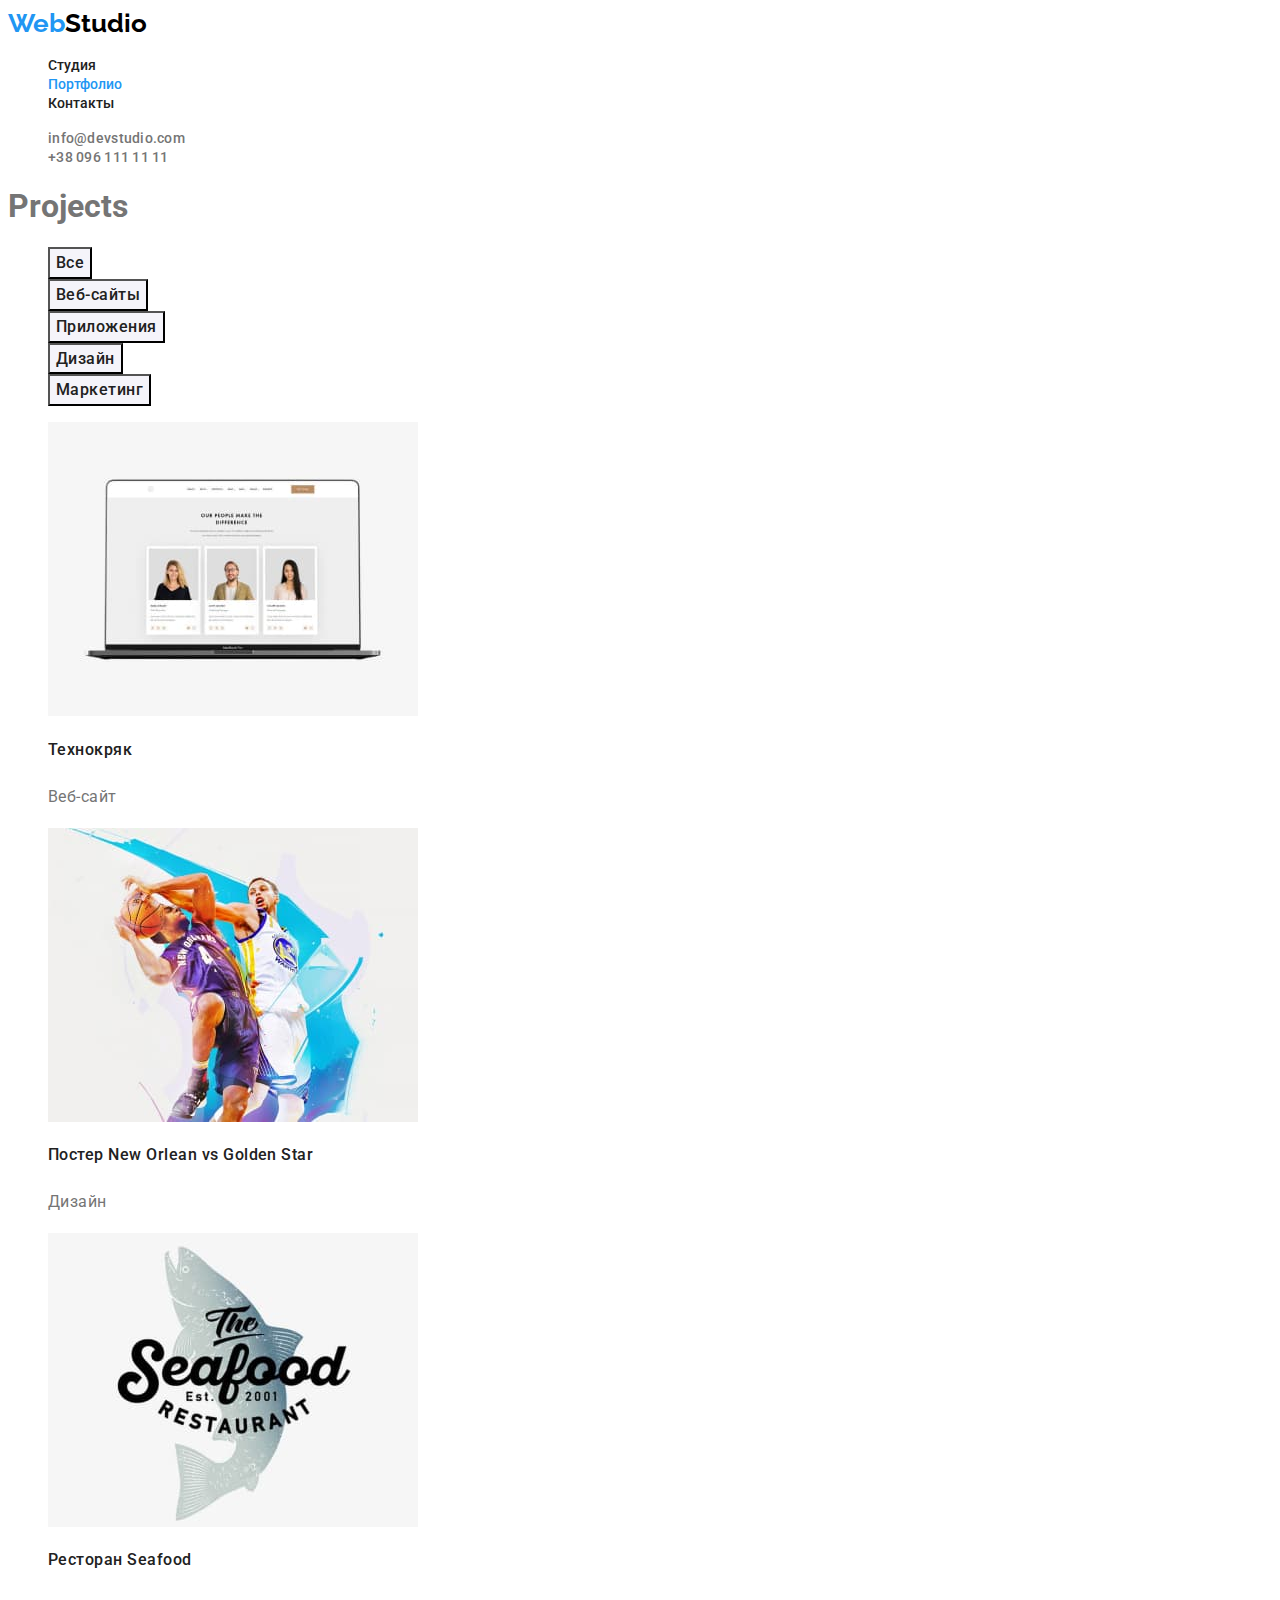
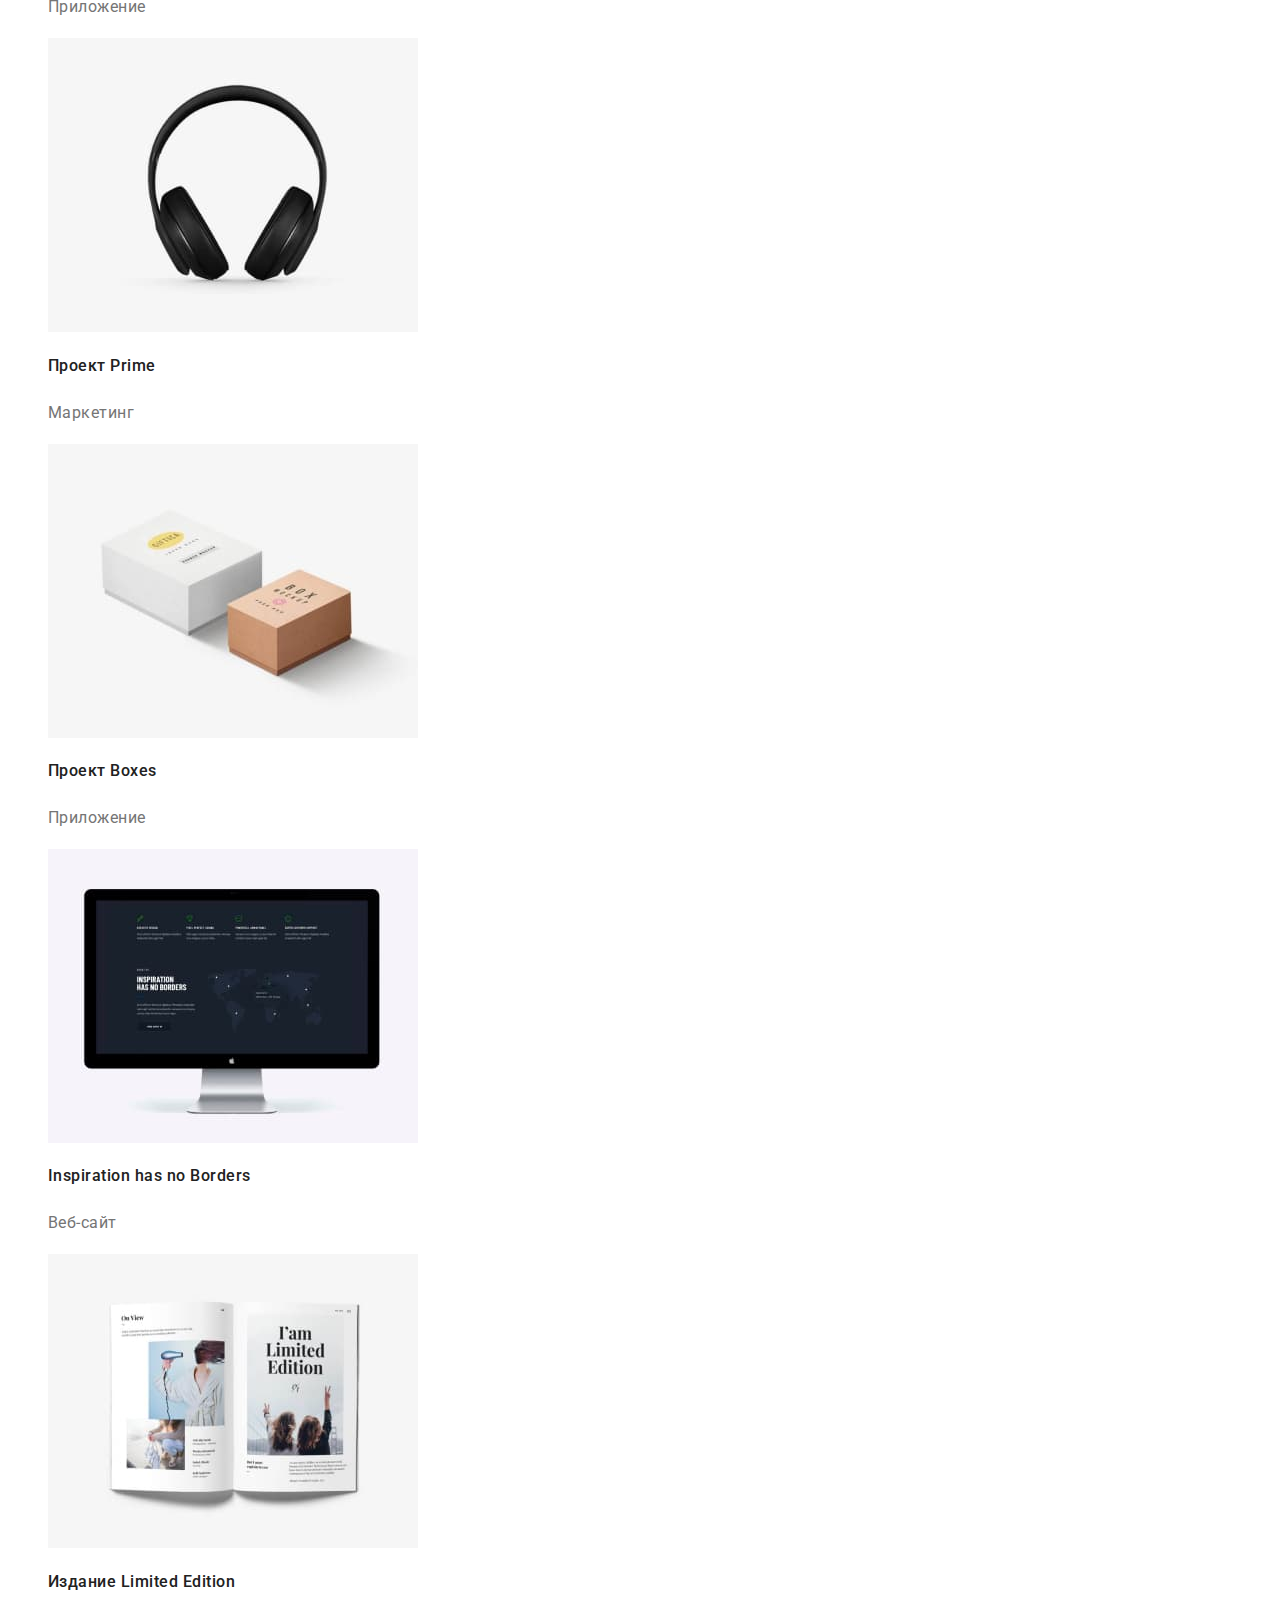
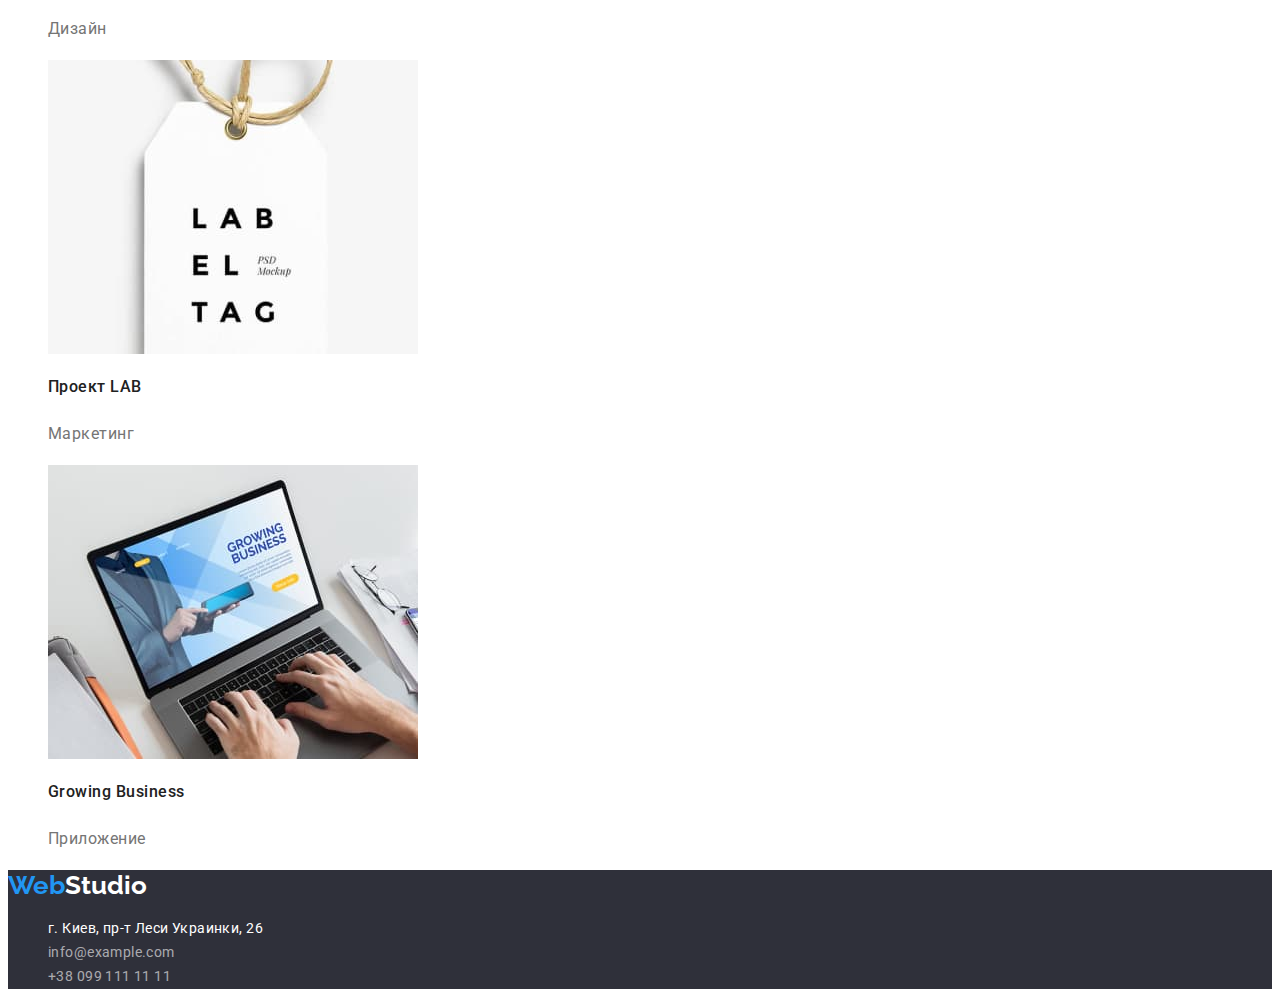
==== portfolio.html @ 41a1322c "copy from HomeWork 02" ====
<!DOCTYPE html>
<html lang="en">
<head>
    <meta charset="UTF-8">
    <meta http-equiv="X-UA-Compatible" content="IE=edge">
    <meta name="viewport" content="width=device-width, initial-scale=1.0">
    <title>WebStudio Portfolio</title>
    <link rel="preconnect" href="https://fonts.googleapis.com">
    <link rel="preconnect" href="https://fonts.gstatic.com" crossorigin>
    <link href="https://fonts.googleapis.com/css2?family=Raleway:wght@700&family=Roboto:wght@400;500;700;900&display=swap"
        rel="stylesheet">
    <link rel="stylesheet" href="./css/styles.css">
</head>
<body>

    <header class="page-header">
        <nav class="navigation">
            <a class="logo link" href="index.html" lang="en"><span class="logo-web">Web</span><span
                    class="logo-studio-black">Studio</span></a>
            <ul class="menu list">
                <li><a class="menu-link link" href="./index.html">Студия</a></li>
                <li><a class="menu-link current link" href="./portfolio.html">Портфолио</a></li>
                <li><a class="menu-link link" href="">Контакты</a></li>
            </ul>
        </nav>
        <ul class="list">
            <li><a class="page-header-email link" href="mailto:info@devstudio.com">info@devstudio.com</a></li>
            <li><a class="page-header-phone link" href="tel:+380961111111">+38 096 111 11 11</a></li>
        </ul>
    </header>

    <main>
        <!-- Projects -->
        <section>
            <h1>Projects</h1>
                <ul class="list">
                    <li><button type="button" class="filter">Все</button></li>
                    <li><button type="button" class="filter">Веб-сайты</button></li>
                    <li><button type="button" class="filter">Приложения</button></li>
                    <li><button type="button" class="filter">Дизайн</button></li>
                    <li><button type="button" class="filter">Маркетинг</button></li>
                </ul>
                <ul class="list">
                    <li>
                        <a href="" class="link">
                            <img src="./images/portfolio-page/img1.jpg" alt="Веб-сайт" width="370">
                            <h2 class="project-name">Технокряк</h2>
                            <p class="project-type">Веб-сайт</p>
                        </a>
                    </li>
                    <li>
                        <a href="" class="link">
                            <img src="./images/portfolio-page/img2.jpg" alt="Баскетболисты в прыжке" width="370">
                            <h2 class="project-name">Постер New Orlean vs Golden Star</h2>
                            <p class="project-type">Дизайн</p>
                        </a>
                    </li>
                    <li>
                        <a href="" class="link">
                            <img src="./images/portfolio-page/img3.jpg" alt="Рыбка с названием ресторана" width="370">
                            <h2 class="project-name">Ресторан Seafood</h2>
                            <p class="project-type">Приложение</p>
                        </a>
                    </li>
                    <li>
                        <a href="" class="link">
                            <img src="./images/portfolio-page/img4.jpg" alt="Наушники" width="370">
                            <h2 class="project-name">Проект Prime</h2>
                            <p class="project-type">Маркетинг</p>
                        </a>
                    </li>
                    <li>
                        <a href="" class="link">
                            <img src="./images/portfolio-page/img5.jpg" alt="Две небольшие коробочки" width="370">
                            <h2 class="project-name">Проект Boxes</h2>
                            <p class="project-type">Приложение</p>
                        </a>
                    </li>
                    <li>
                        <a href="" class="link">
                            <img src="./images/portfolio-page/img6.jpg" alt="Веб-сайт" width="370">
                            <h2 class="project-name">Inspiration has no Borders</h2>
                            <p class="project-type">Веб-сайт</p>
                        </a>
                    </li>
                    <li>
                        <a href="" class="link">
                            <img src="./images/portfolio-page/img7.jpg" alt="Открытая книга" width="370">
                            <h2 class="project-name">Издание Limited Edition</h2>
                            <p class="project-type">Дизайн</p>
                        </a>
                    </li>
                    <li>
                        <a href="" class="link">
                            <img src="./images/portfolio-page/img8.jpg" alt="Этикетка товара" width="370">
                            <h2 class="project-name">Проект LAB</h2>
                            <p class="project-type">Маркетинг</p>
                        </a>
                    </li>
                    <li>
                        <a href="" class="link">
                            <img src="./images/portfolio-page/img9.jpg" alt="Ноутбук с вебсайтом" width="370">
                            <h2 class="project-name">Growing Business</h2>
                            <p class="project-type">Приложение</p>
                        </a>
                    </li>

                </ul>
        </section>
    </main>

    <footer class="footer">
        <a class="logo link" href="index.html" lang="en"><span class="logo-web">Web</span><span
                class="logo-studio-white">Studio</span></a>
        <address>
            <ul class="list">
                <li><a class="address link" href="https://goo.gl/maps/8wRMJYcDEy7sv4ex5" target="_blank"
                        rel="noreferrer noopener">г. Киев, пр-т Леси Украинки, 26</a></li>
                <li><a class="address-mail link" href="mailto:info@example.com">info@example.com</a></li>
                <li><a class="address-phone link" href="tel:+380991111111">+38 099 111 11 11</a></li>
            </ul>
        </address>
    </footer>
    


</body>
</html>
---- css/styles.css ----
:root {
    --dark-titel-color: #212121;
    --light-titel-color: #FFFFFF;
    --text-color: #757575;
    --dark-background-color: #2F303A;
    --white-background-color: #FFFFFF;
    --grey-background-color: #F5F4FA;
    --accent-color: #2196F3;
}

/* defoult styles none --- DONT FORGET TO FIX LIST.DECORATION: NONE*/ 


.list {
    list-style: none;
}

.link {
    text-decoration: none;
    font-style: normal;
}

/* STUDIO */

body {
    background-color: var(--white-background-color);
    font-family: Roboto, sans-serif;
    color: var(--text-color);
}

/* header */

.logo {
    font-family: 'Raleway';
    font-weight: 700;
    font-size: 26px;
    line-height: 1.19;
    color: var(--dark-titel-color);
}

.logo-web{
    color: var(--accent-color);
}

.logo-studio-black {
    color: #000000;
}

.logo-studio-white {
    color: #FFFFFF;
}

.menu-link {
    font-weight: 500;
    font-size: 14px;
    line-height: 1.19;
    color: var(--dark-titel-color);
}

.current {
    color: var(--accent-color);
}

.menu-link:hover,
.menu-link:focus {
    color: var(--accent-color);
}

.page-header-email,
.page-header-phone {
    color: var(--text-color);
    font-weight: 500;
    font-size: 14px;
    line-height: 1.14;
    letter-spacing: 0.02em;
}

.page-header-email:hover,
.page-header-email:focus,
.page-header-phone:hover,
.page-header-phone:focus {
    color: var(--accent-color);
}

/* Hero */

.hero {
    background-color: var(--dark-background-color);
}
.hero-title {
    font-weight: 900;
    font-size: 44px;
    line-height: 1.36;
    text-align: center;
    letter-spacing: 0.06em;
    text-transform: uppercase;
    color: var(--white-background-color);
}

.button {
    color: var(--light-titel-color);
    font-family: inherit;
    font-weight: 700;
    font-size: 16px;
    line-height: 1.9;
    background-color: var(--accent-color);
    box-shadow: 0px 4px 4px rgba(0, 0, 0, 0.15);
    border-radius: 4px;
    cursor: pointer;
}

.button:hover,
.button:focus {
    background: #188CE8;
    
}

/* features */

.title-item {
    font-weight: 700;
    font-size: 14px;
    line-height: 1.14;
    letter-spacing: 0.03em;
    text-transform: uppercase;
    color: var(--dark-titel-color);
}

.description {
    font-size: 14px;
    line-height: 1.71;
    letter-spacing: 0.03em;
    color: var(--text-color);
}

/* what we do */

.title {
    font-weight: 700;
    font-size: 36px;
    line-height: 1.17;
    letter-spacing: 0.03em;
    color: var(--dark-titel-color);

}

/* our team */

.title-name {
    font-weight: 500;
    font-size: 16px;
    line-height: 1.19;
    letter-spacing: 0.03em;
    text-align: center;
    color: var(--dark-titel-color)
}

.title-name-description {
    font-size: 14px;
    line-height: 1.71;
    letter-spacing: 0.03em;
    text-align: center;
    color: var(--text-color);
}

.section-team {
    background-color: var(--grey-background-color);
}

.section-team-member {
    background-color: var(--white-background-color);
}

/* footer */

.footer {
    background-color: var(--dark-background-color);
}

.address {
    font-size: 14px;
    line-height: 1.71;
    letter-spacing: 0.03em;
    color: #FFFFFF;
}

.address-mail,
.address-phone {
    font-size: 14px;
    line-height: 1.71;
    letter-spacing: 0.03em;
    color: rgba(255, 255, 255, 0.6);
}

.address:hover,
.address:focus,
.address-mail:hover,
.address-mail:focus,
.address-phone:hover,
.address-phone:focus {
    color: var(--accent-color);
}

/* PORTFOLIO */

.filter {
    font-family: inherit;
    font-weight: 500;
    font-size: 16px;
    line-height: 1.62;
    letter-spacing: 0.03em;
    color: var(--dark-titel-color);
    background-color: var(--grey-background-color);
}
.filter:hover,
.filter:focus,
.filter:active {
    color: var(--light-titel-color);
    background-color: var(--accent-color);
    cursor: pointer;
}

.project-name {
    font-weight: 500;
    font-size: 16px;
    line-height: 2;
    letter-spacing: 0.03em;
    color: var(--dark-titel-color);
}

.project-type {
    font-size: 16px;
    line-height: 1.88;
    letter-spacing: 0.03em;
    color: var(--text-color);
}
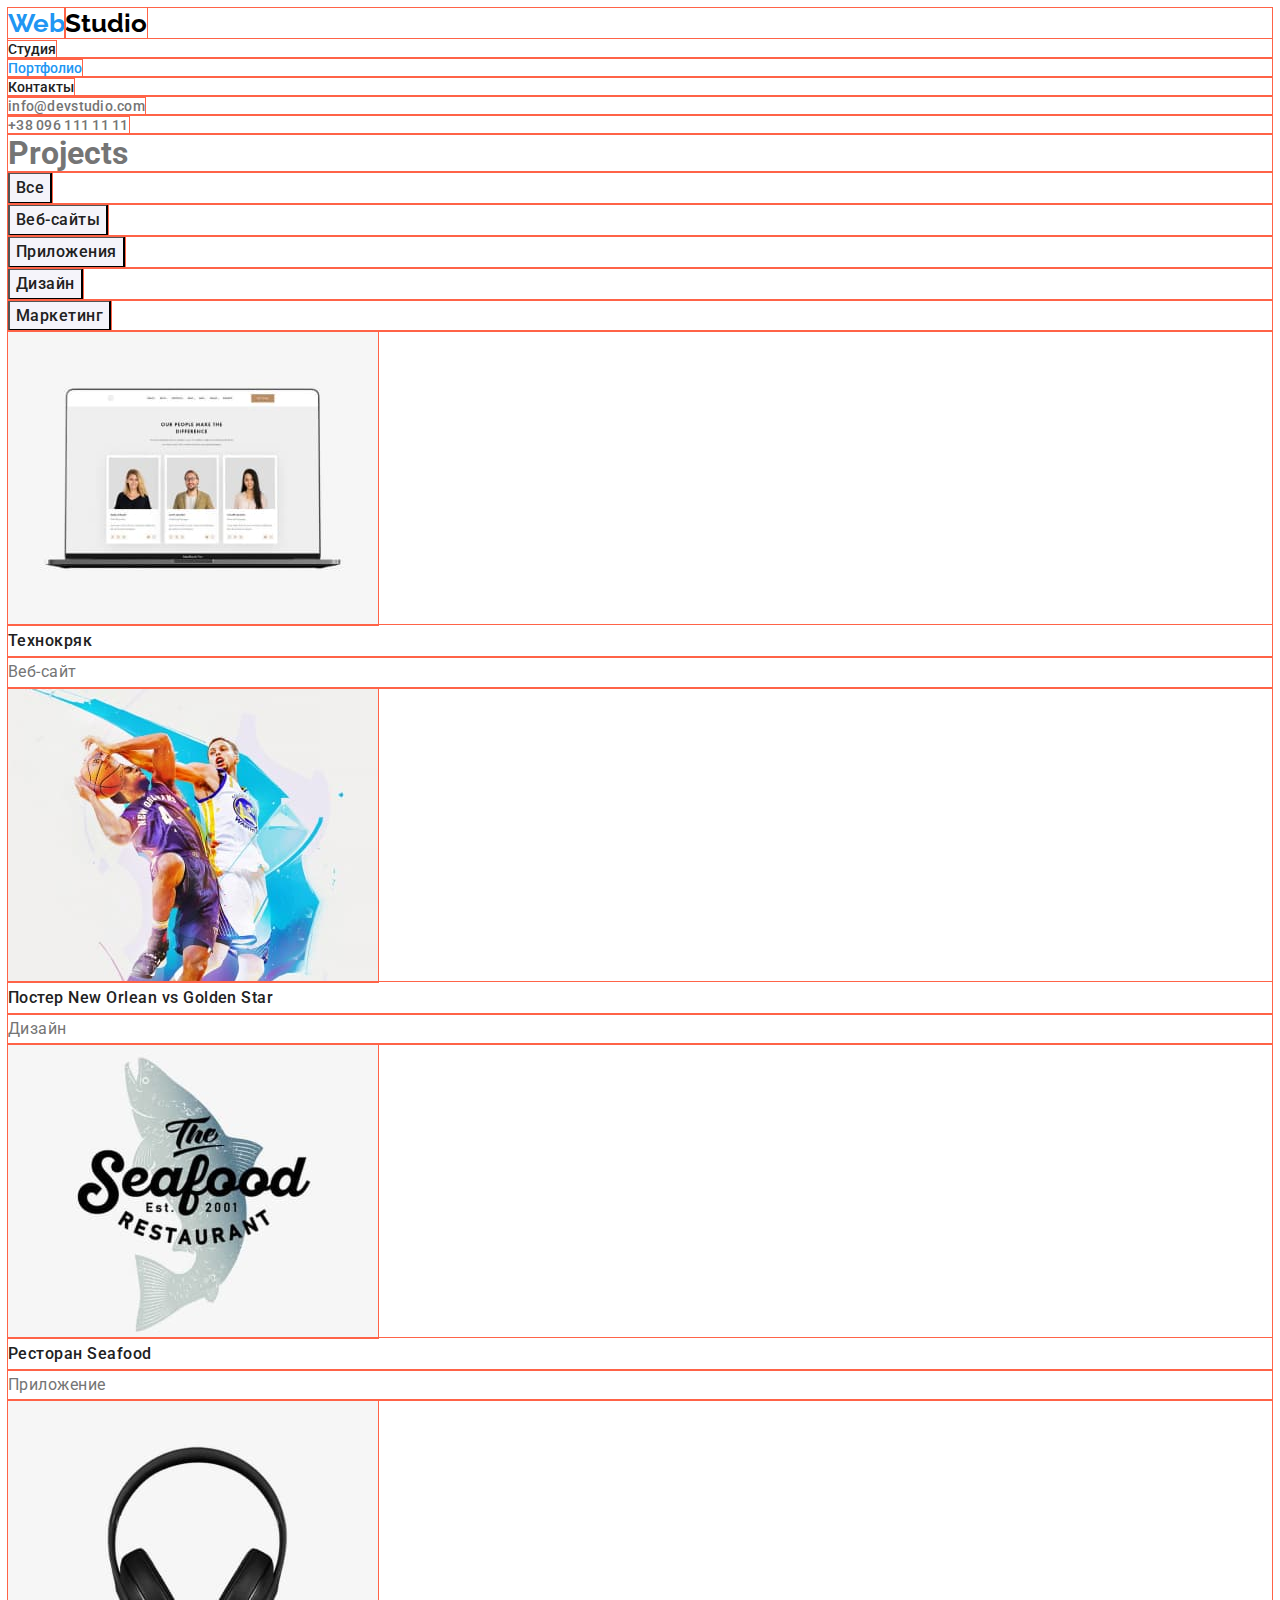
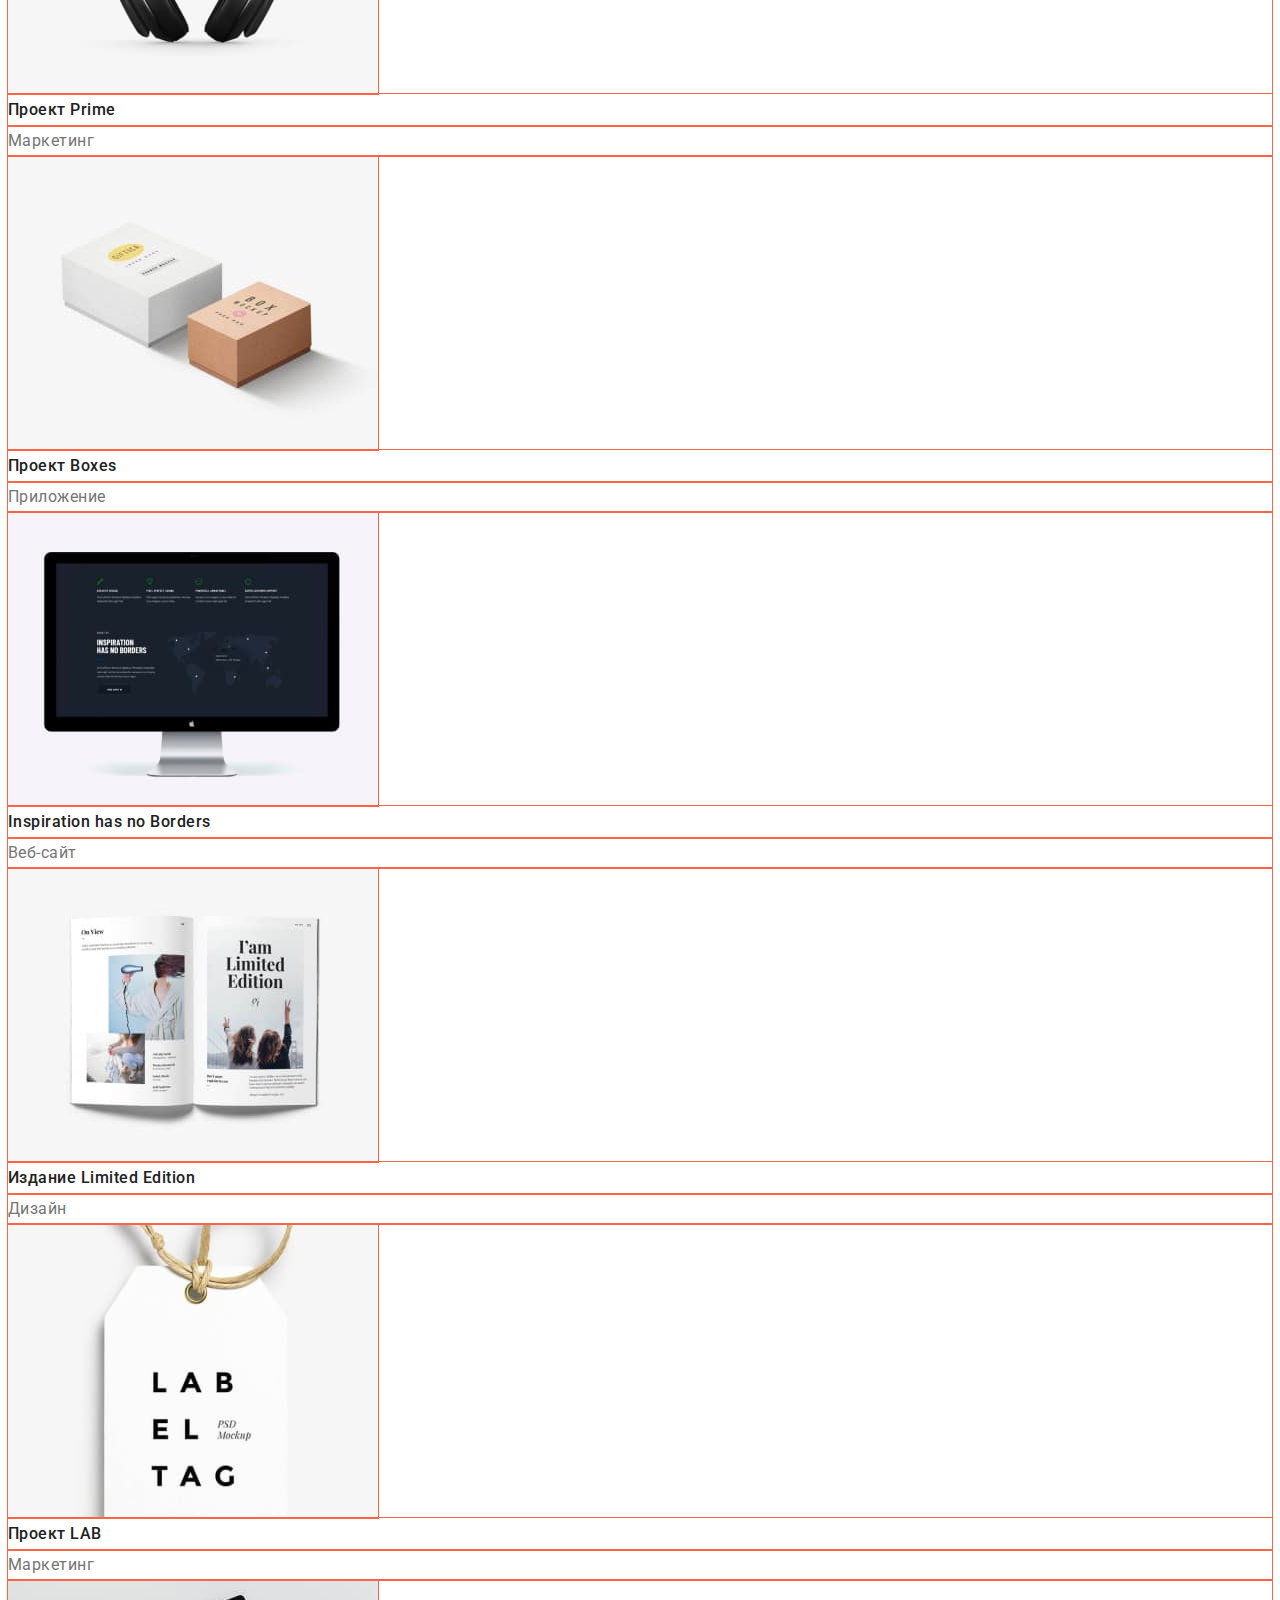
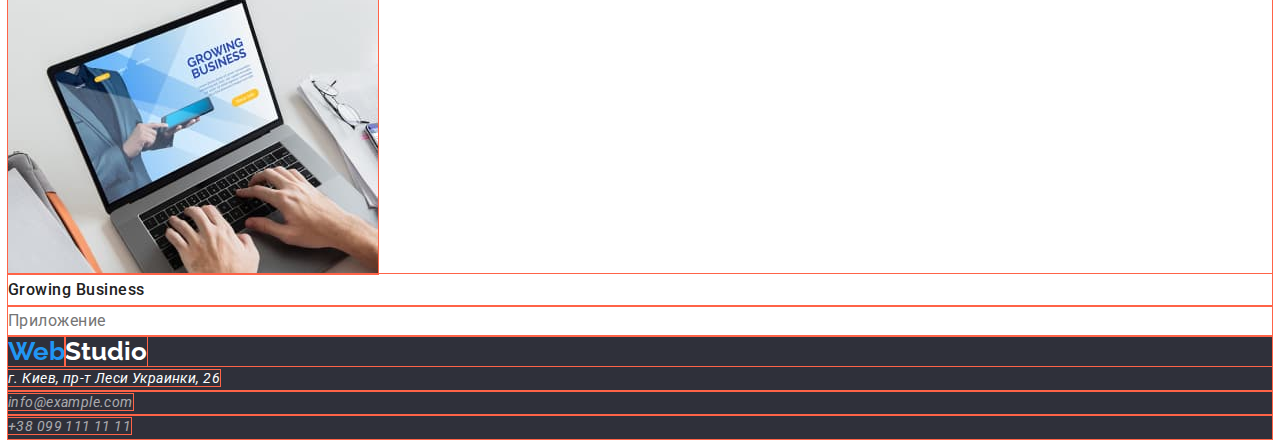
==== commit 764cde42: "titles + lists + img reset" ====
--- a/portfolio.html
+++ b/portfolio.html
@@ -9,6 +9,10 @@
     <link rel="preconnect" href="https://fonts.gstatic.com" crossorigin>
     <link href="https://fonts.googleapis.com/css2?family=Raleway:wght@700&family=Roboto:wght@400;500;700;900&display=swap"
         rel="stylesheet">
+        <link rel="stylesheet" href="https://cdnjs.cloudflare.com/ajax/libs/modern-normalize/1.1.0/modern-normalize.min.css"
+            integrity="sha512-wpPYUAdjBVSE4KJnH1VR1HeZfpl1ub8YT/NKx4PuQ5NmX2tKuGu6U/JRp5y+Y8XG2tV+wKQpNHVUX03MfMFn9Q=="
+            crossorigin="anonymous" 
+            referrerpolicy="no-referrer" />
     <link rel="stylesheet" href="./css/styles.css">
 </head>
 <body>
@@ -114,8 +118,8 @@
                 class="logo-studio-white">Studio</span></a>
         <address>
             <ul class="list">
-                <li><a class="address link" href="https://goo.gl/maps/8wRMJYcDEy7sv4ex5" target="_blank"
-                        rel="noreferrer noopener">г. Киев, пр-т Леси Украинки, 26</a></li>
+                <li><a class="address link" href="https://goo.gl/maps/8wRMJYcDEy7sv4ex5" 
+                target="_blank" rel="noreferrer noopener">г. Киев, пр-т Леси Украинки, 26</a></li>
                 <li><a class="address-mail link" href="mailto:info@example.com">info@example.com</a></li>
                 <li><a class="address-phone link" href="tel:+380991111111">+38 099 111 11 11</a></li>
             </ul>
--- a/css/styles.css
+++ b/css/styles.css
@@ -8,8 +8,31 @@
     --accent-color: #2196F3;
 }
 
-/* defoult styles none --- DONT FORGET TO FIX LIST.DECORATION: NONE*/ 
-
+/*  !!!!!!!!!! DRAFT OUTLINE - DONT FORGET TO DELETE !!!!!!!!!! */
+
+* {
+    outline: 1px solid tomato;
+}
+
+
+h1,
+h2,
+h3,
+p {
+    margin-top: 0;
+    margin-bottom: 0;
+}
+
+ul,
+ol {
+    margin-top: 0;
+    margin-bottom: 0;
+    padding-left: 0;
+}
+
+img {
+    display: block;
+}
 
 .list {
     list-style: none;
@@ -17,7 +40,6 @@
 
 .link {
     text-decoration: none;
-    font-style: normal;
 }
 
 /* STUDIO */
@@ -233,4 +255,4 @@
     line-height: 1.88;
     letter-spacing: 0.03em;
     color: var(--text-color);
-}+}
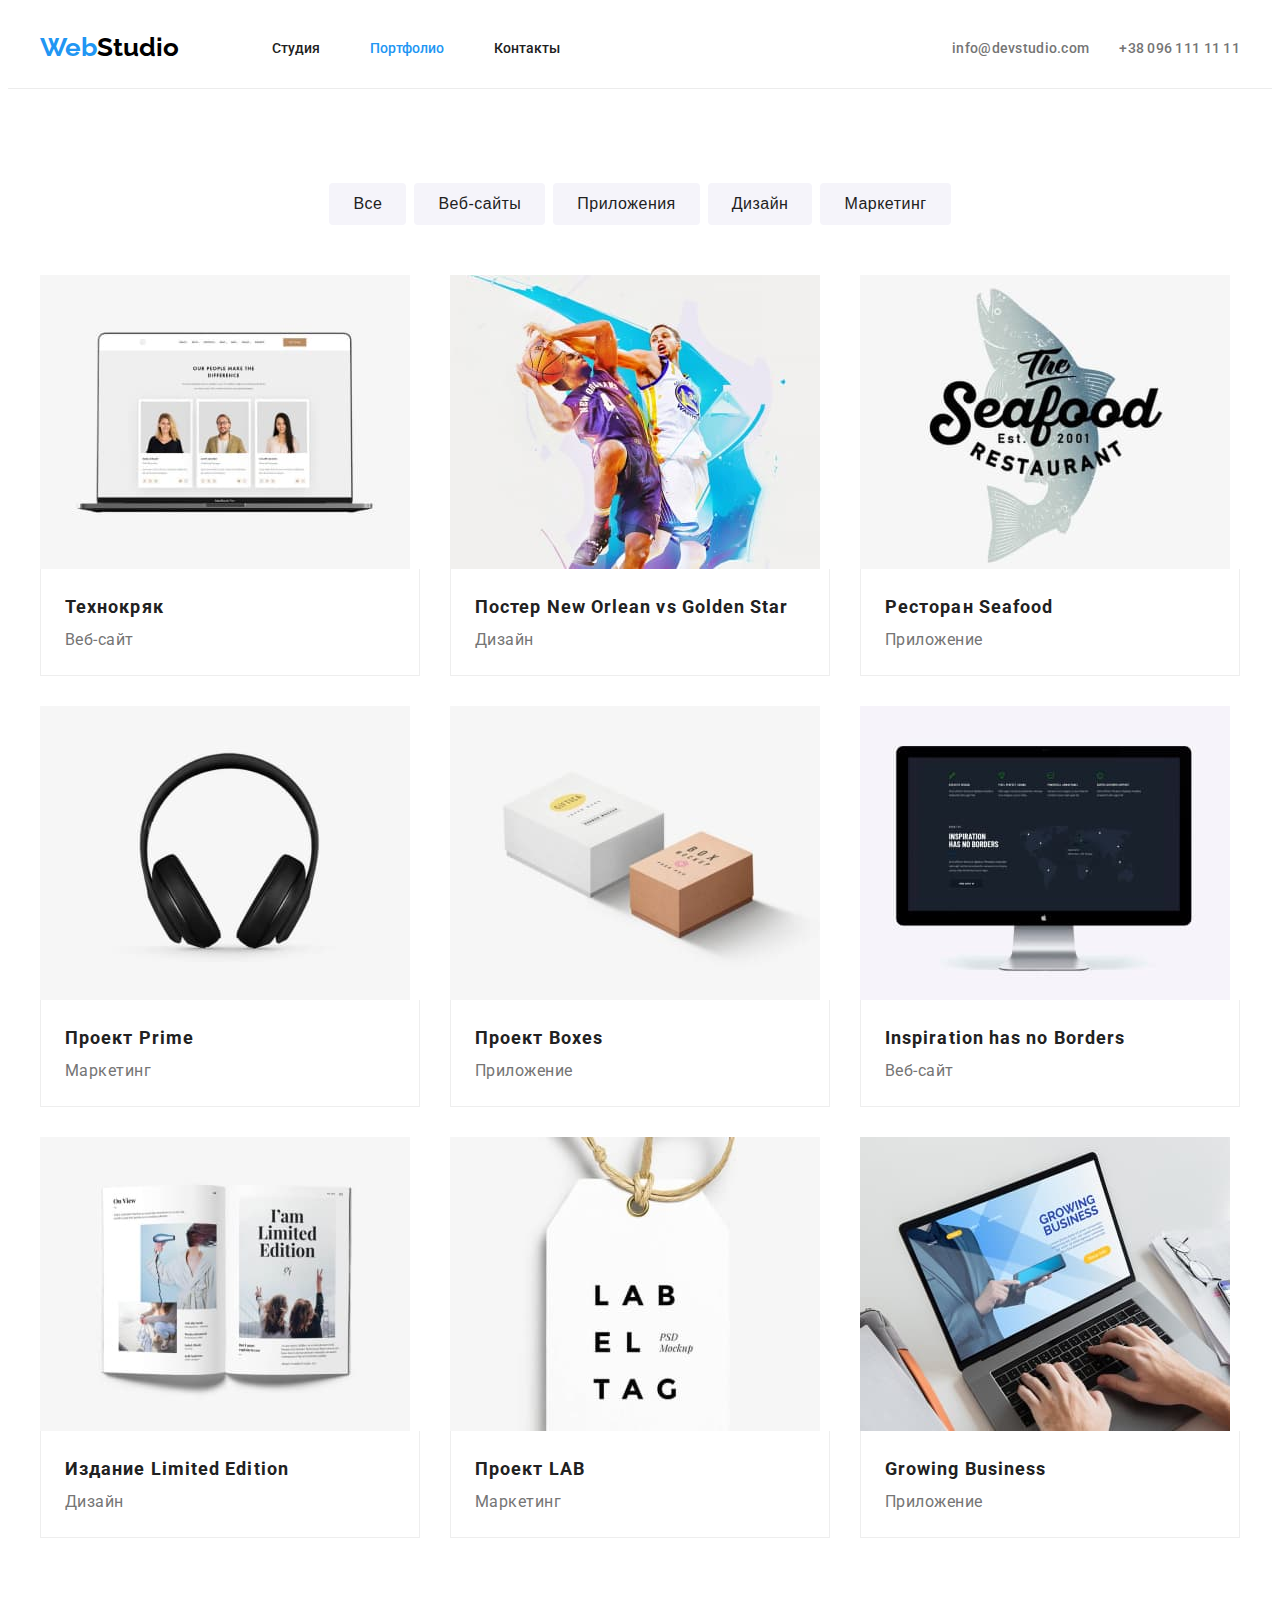
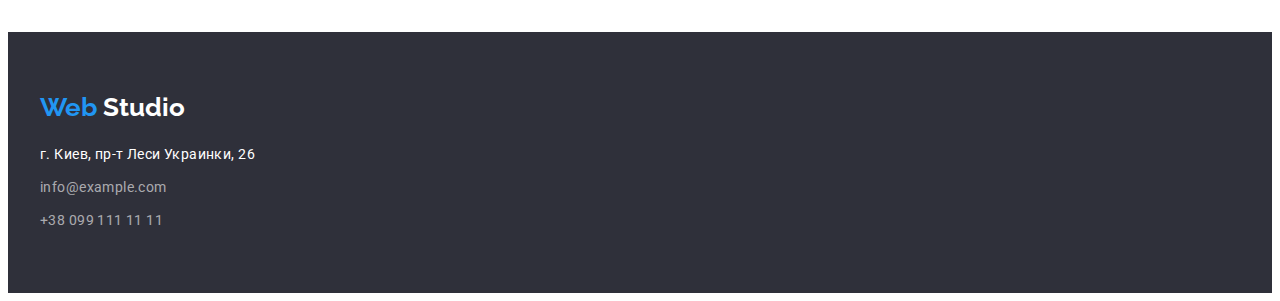
==== commit 10794a7e: "Portfolio page CSS boxes" ====
--- a/portfolio.html
+++ b/portfolio.html
@@ -17,113 +17,140 @@
 </head>
 <body>
 
-    <header class="page-header">
-        <nav class="navigation">
-            <a class="logo link" href="index.html" lang="en"><span class="logo-web">Web</span><span
-                    class="logo-studio-black">Studio</span></a>
-            <ul class="menu list">
-                <li><a class="menu-link link" href="./index.html">Студия</a></li>
-                <li><a class="menu-link current link" href="./portfolio.html">Портфолио</a></li>
-                <li><a class="menu-link link" href="">Контакты</a></li>
+    <header class="header">
+        <div class="header-conteiner conteiner">
+            <nav class="navigation">
+                <a class="logo link" href="index.html" lang="en"><span class="logo-web">Web</span><span
+                        class="logo-studio-black">Studio</span></a>
+                <ul class="menu list">
+                    <li class="menu-item"><a class="menu-link link" href="./index.html">Студия</a></li>
+                    <li class="menu-item"><a class="menu-link current link" href="./portfolio.html">Портфолио</a></li>
+                    <li class="menu-item"><a class="menu-link link" href="">Контакты</a></li>
+                </ul>
+            </nav>
+            <ul class="menu-contacts list">
+                <li><a class="header-email link" href="mailto:info@devstudio.com">info@devstudio.com</a></li>
+                <li><a class="header-phone link" href="tel:+380961111111">+38 096 111 11 11</a></li>
             </ul>
-        </nav>
-        <ul class="list">
-            <li><a class="page-header-email link" href="mailto:info@devstudio.com">info@devstudio.com</a></li>
-            <li><a class="page-header-phone link" href="tel:+380961111111">+38 096 111 11 11</a></li>
-        </ul>
+        </div>
     </header>
 
     <main>
         <!-- Projects -->
-        <section>
-            <h1>Projects</h1>
-                <ul class="list">
-                    <li><button type="button" class="filter">Все</button></li>
-                    <li><button type="button" class="filter">Веб-сайты</button></li>
-                    <li><button type="button" class="filter">Приложения</button></li>
-                    <li><button type="button" class="filter">Дизайн</button></li>
-                    <li><button type="button" class="filter">Маркетинг</button></li>
+        <section class="section">
+            <div class="conteiner">
+                <h1 class="projects-title title">Projects</h1>
+                <ul class="filter-list list">
+                    <li class="filter-list-item"><button type="button" class="filter-button">Все</button></li>
+                    <li class="filter-list-item"><button type="button" class="filter-button">Веб-сайты</button></li>
+                    <li class="filter-list-item"><button type="button" class="filter-button">Приложения</button></li>
+                    <li class="filter-list-item"><button type="button" class="filter-button">Дизайн</button></li>
+                    <li class="filter-list-item"><button type="button" class="filter-button">Маркетинг</button></li>
                 </ul>
-                <ul class="list">
-                    <li>
+                <ul class="projects-list list">
+                    <li class="projects-list-item">
                         <a href="" class="link">
                             <img src="./images/portfolio-page/img1.jpg" alt="Веб-сайт" width="370">
-                            <h2 class="project-name">Технокряк</h2>
-                            <p class="project-type">Веб-сайт</p>
+                            <div class="project-item-text-conteiner">
+                                <h2 class="project-name">Технокряк</h2>
+                                <p class="project-type">Веб-сайт</p>
+                            </div>
                         </a>
                     </li>
-                    <li>
+                    <li class="projects-list-item">
                         <a href="" class="link">
                             <img src="./images/portfolio-page/img2.jpg" alt="Баскетболисты в прыжке" width="370">
-                            <h2 class="project-name">Постер New Orlean vs Golden Star</h2>
-                            <p class="project-type">Дизайн</p>
+                            <div class="project-item-text-conteiner">
+                                <h2 class="project-name">Постер New Orlean vs Golden Star</h2>
+                                <p class="project-type">Дизайн</p>
+                            </div>
                         </a>
                     </li>
-                    <li>
+                    <li class="projects-list-item">
                         <a href="" class="link">
                             <img src="./images/portfolio-page/img3.jpg" alt="Рыбка с названием ресторана" width="370">
-                            <h2 class="project-name">Ресторан Seafood</h2>
-                            <p class="project-type">Приложение</p>
+                            <div class="project-item-text-conteiner">
+                                <h2 class="project-name">Ресторан Seafood</h2>
+                                <p class="project-type">Приложение</p>
+                            </div>
                         </a>
                     </li>
-                    <li>
+                    <li class="projects-list-item">
                         <a href="" class="link">
                             <img src="./images/portfolio-page/img4.jpg" alt="Наушники" width="370">
-                            <h2 class="project-name">Проект Prime</h2>
-                            <p class="project-type">Маркетинг</p>
+                            <div class="project-item-text-conteiner">
+                                <h2 class="project-name">Проект Prime</h2>
+                                <p class="project-type">Маркетинг</p>
+                            </div>
                         </a>
                     </li>
-                    <li>
+                    <li class="projects-list-item">
                         <a href="" class="link">
                             <img src="./images/portfolio-page/img5.jpg" alt="Две небольшие коробочки" width="370">
-                            <h2 class="project-name">Проект Boxes</h2>
-                            <p class="project-type">Приложение</p>
+                            <div class="project-item-text-conteiner">
+                                <h2 class="project-name">Проект Boxes</h2>
+                                <p class="project-type">Приложение</p>
+                            </div>
                         </a>
                     </li>
-                    <li>
+                    <li class="projects-list-item">
                         <a href="" class="link">
                             <img src="./images/portfolio-page/img6.jpg" alt="Веб-сайт" width="370">
-                            <h2 class="project-name">Inspiration has no Borders</h2>
-                            <p class="project-type">Веб-сайт</p>
+                            <div class="project-item-text-conteiner">
+                                <h2 class="project-name">Inspiration has no Borders</h2>
+                                <p class="project-type">Веб-сайт</p>
+                            </div>
                         </a>
                     </li>
-                    <li>
+                    <li class="projects-list-item">
                         <a href="" class="link">
                             <img src="./images/portfolio-page/img7.jpg" alt="Открытая книга" width="370">
-                            <h2 class="project-name">Издание Limited Edition</h2>
-                            <p class="project-type">Дизайн</p>
+                            <div class="project-item-text-conteiner">
+                                <h2 class="project-name">Издание Limited Edition</h2>
+                                <p class="project-type">Дизайн</p>
+                            </div>
                         </a>
                     </li>
-                    <li>
+                    <li class="projects-list-item">
                         <a href="" class="link">
                             <img src="./images/portfolio-page/img8.jpg" alt="Этикетка товара" width="370">
-                            <h2 class="project-name">Проект LAB</h2>
-                            <p class="project-type">Маркетинг</p>
+                            <div class="project-item-text-conteiner">
+                                <h2 class="project-name">Проект LAB</h2>
+                                <p class="project-type">Маркетинг</p>
+                            </div>
                         </a>
                     </li>
-                    <li>
+                    <li class="projects-list-item">
                         <a href="" class="link">
                             <img src="./images/portfolio-page/img9.jpg" alt="Ноутбук с вебсайтом" width="370">
-                            <h2 class="project-name">Growing Business</h2>
-                            <p class="project-type">Приложение</p>
+                            <div class="project-item-text-conteiner">
+                                <h2 class="project-name">Growing Business</h2>
+                                <p class="project-type">Приложение</p>
+                            </div>
                         </a>
                     </li>
+                </ul>
+            </div>
 
-                </ul>
         </section>
     </main>
 
     <footer class="footer">
-        <a class="logo link" href="index.html" lang="en"><span class="logo-web">Web</span><span
-                class="logo-studio-white">Studio</span></a>
-        <address>
-            <ul class="list">
-                <li><a class="address link" href="https://goo.gl/maps/8wRMJYcDEy7sv4ex5" 
-                target="_blank" rel="noreferrer noopener">г. Киев, пр-т Леси Украинки, 26</a></li>
-                <li><a class="address-mail link" href="mailto:info@example.com">info@example.com</a></li>
-                <li><a class="address-phone link" href="tel:+380991111111">+38 099 111 11 11</a></li>
-            </ul>
-        </address>
+        <div class="conteiner">
+            <a class="logo link" href="index.html" lang="en">
+                <span class="logo-web">Web</span>
+                <span class="logo-studio-white">Studio</span></a>
+            <address>
+                <ul class="address-list list">
+                    <li class="address-list-item"><a class="address link" href="https://goo.gl/maps/8wRMJYcDEy7sv4ex5"
+                            target="_blank" rel="noreferrer noopener">г. Киев, пр-т Леси Украинки, 26</a></li>
+                    <li class="address-list-item"><a class="address-mail link"
+                            href="mailto:info@example.com">info@example.com</a></li>
+                    <li class="address-list-item"><a class="address-phone link" href="tel:+380991111111">+38 099 111 11
+                            11</a></li>
+                </ul>
+            </address>
+        </div>
     </footer>
     
 
--- a/css/styles.css
+++ b/css/styles.css
@@ -8,12 +8,7 @@
     --accent-color: #2196F3;
 }
 
-/*  !!!!!!!!!! DRAFT OUTLINE - DONT FORGET TO DELETE !!!!!!!!!! */
-
-* {
-    outline: 1px solid tomato;
-}
-
+/* ================= BROWSER STYLES RESET =================*/
 
 h1,
 h2,
@@ -32,6 +27,12 @@
 
 img {
     display: block;
+    max-width: 100%;
+    height: auto;
+}
+
+address {
+    font-style: normal;
 }
 
 .list {
@@ -42,7 +43,7 @@
     text-decoration: none;
 }
 
-/* STUDIO */
+/* ================= STUDIO ================= */
 
 body {
     background-color: var(--white-background-color);
@@ -50,7 +51,19 @@
     color: var(--text-color);
 }
 
-/* header */
+.conteiner {
+    width: 1200px;
+    margin: 0 auto;
+    padding-left: 15px;
+    padding-right: 15px;
+}
+
+.section {
+    padding-top: 94px;
+    padding-bottom: 94px;
+}
+
+/* ================= HEADER ================= */
 
 .logo {
     font-family: 'Raleway';
@@ -58,6 +71,7 @@
     font-size: 26px;
     line-height: 1.19;
     color: var(--dark-titel-color);
+    margin-right: 93px;
 }
 
 .logo-web{
@@ -88,87 +102,184 @@
     color: var(--accent-color);
 }
 
-.page-header-email,
-.page-header-phone {
+.header-email {
     color: var(--text-color);
     font-weight: 500;
     font-size: 14px;
     line-height: 1.14;
     letter-spacing: 0.02em;
-}
-
-.page-header-email:hover,
-.page-header-email:focus,
-.page-header-phone:hover,
-.page-header-phone:focus {
+    margin-right: 30px;
+}
+
+.header-phone {
+    color: var(--text-color);
+    font-weight: 500;
+    font-size: 14px;
+    line-height: 1.14;
+    letter-spacing: 0.02em;
+}
+
+.header-email:hover,
+.header-email:focus,
+.header-phone:hover,
+.header-phone:focus {
     color: var(--accent-color);
 }
 
-/* Hero */
+.header {
+    padding-top: 24px;
+    padding-bottom: 25px;
+    border-bottom: 1px solid #ECECEC;
+}
+
+.header-conteiner {
+    display: flex;
+    align-items: center;
+    justify-content: space-between;
+}
+
+.navigation {
+    display: flex;
+    align-items: center;
+}
+
+.menu {
+    display: flex;
+    align-items: center;
+}
+
+.menu-contacts {
+    display: flex;
+    align-items: center;
+}
+
+.menu-item:not(:last-child) {
+    margin-right: 50px;
+}
+
+
+/* ================= HERO  ================= */
 
 .hero {
     background-color: var(--dark-background-color);
-}
+    text-align: center;
+    padding: 200px 0;
+}
+
+
 .hero-title {
     font-weight: 900;
     font-size: 44px;
     line-height: 1.36;
-    text-align: center;
     letter-spacing: 0.06em;
     text-transform: uppercase;
     color: var(--white-background-color);
-}
-
-.button {
+    margin-bottom: 30px;
+}
+
+.hero-button {
     color: var(--light-titel-color);
     font-family: inherit;
     font-weight: 700;
     font-size: 16px;
-    line-height: 1.9;
+    line-height: 1.88;
+    letter-spacing: 0.06em;
     background-color: var(--accent-color);
-    box-shadow: 0px 4px 4px rgba(0, 0, 0, 0.15);
     border-radius: 4px;
+    border-color: transparent;
     cursor: pointer;
-}
-
-.button:hover,
-.button:focus {
+    min-width: 200px;
+    padding: 10px 32px;
+}
+
+.hero-button:hover,
+.hero-button:focus {
     background: #188CE8;
     
 }
 
-/* features */
-
-.title-item {
-    font-weight: 700;
-    font-size: 14px;
-    line-height: 1.14;
-    letter-spacing: 0.03em;
-    text-transform: uppercase;
-    color: var(--dark-titel-color);
-}
-
-.description {
-    font-size: 14px;
-    line-height: 1.71;
-    letter-spacing: 0.03em;
-    color: var(--text-color);
-}
-
-/* what we do */
+/* ================= FEATURES ================= */
 
 .title {
     font-weight: 700;
     font-size: 36px;
     line-height: 1.17;
     letter-spacing: 0.03em;
-    color: var(--dark-titel-color);
-
-}
-
-/* our team */
-
-.title-name {
+    text-align: center;
+    margin-bottom: 50px;
+    color: var(--dark-titel-color);
+}
+
+
+.features-title{
+    display: none;
+}
+
+.features-list {
+    display: flex;
+    flex-wrap: wrap;
+}
+
+.features-list-item {
+    width: 270px;
+}
+
+.features-list-item:not(:nth-child(4n)) {
+    margin-right: 30px;
+}
+
+.features-list-item-title {
+    font-weight: 700;
+    font-size: 14px;
+    line-height: 1.14;
+    letter-spacing: 0.03em;
+    text-transform: uppercase;
+    color: var(--dark-titel-color);
+    margin-bottom: 10px;
+}
+
+.features-text {
+    font-size: 14px;
+    line-height: 1.71;
+    letter-spacing: 0.03em;
+    color: var(--text-color);
+}
+
+/* ================= WHAT WE DO ================= */
+
+.what-we-do {
+    padding-top: 0;
+}
+
+.what-we-do-list {
+    display: flex; 
+}
+
+.what-we-do-list-item:not(:last-child) {
+    margin-right: 30px;
+}
+
+/* ================= OUR TEAM ================= */
+
+.team {
+    background-color: var(--grey-background-color);
+}
+
+.team-list {
+    display: flex;
+}
+
+.team-list-item {
+    background-color: var(--white-background-color);
+    border-radius: 0px 0px 4px 4px;
+    box-shadow: 0px 1px 3px rgba(0, 0, 0, 0.12), 0px 1px 1px rgba(0, 0, 0, 0.14), 0px 2px 1px rgba(0, 0, 0, 0.2);
+}
+
+.team-list-item:not(:nth-child(4n)) {
+    margin-right: 30px;
+}
+
+.team-list-item-title {
     font-weight: 500;
     font-size: 16px;
     line-height: 1.19;
@@ -177,7 +288,7 @@
     color: var(--dark-titel-color)
 }
 
-.title-name-description {
+.team-item-text {
     font-size: 14px;
     line-height: 1.71;
     letter-spacing: 0.03em;
@@ -185,18 +296,24 @@
     color: var(--text-color);
 }
 
-.section-team {
-    background-color: var(--grey-background-color);
-}
-
-.section-team-member {
-    background-color: var(--white-background-color);
-}
-
-/* footer */
+.team-item-text-conteiner {
+    padding-top: 30px;
+    padding-bottom: 30px;
+}
+
+/* ================= FOOTER ================= */
 
 .footer {
     background-color: var(--dark-background-color);
+    padding: 60px 0;
+}
+
+.address-list {
+    margin-top: 20px;
+}
+
+.address-list-item:not(:last-child) {
+    margin-bottom: 9px;
 }
 
 .address {
@@ -223,7 +340,44 @@
     color: var(--accent-color);
 }
 
-/* PORTFOLIO */
+/* ================= PORTFOLIO ================= */
+
+
+.projects-title {
+    display: none;
+}
+
+.filter-list {
+    display: flex;
+    justify-content: center;
+    margin-bottom: 50px;
+}
+
+.filter-button {
+    font-weight: 500;
+    font-size: 16px;
+    line-height: 1.62;
+    letter-spacing: 0.03em;
+    color: var(--dark-titel-color);
+    background-color: var(--grey-background-color);
+    cursor: pointer;
+    border-radius: 4px;
+    border-color: transparent;
+    padding: 6px 22px;
+}
+
+.filter-button:hover,
+.filter-button:focus {
+    box-shadow: 0px 3px 1px rgba(0, 0, 0, 0.1), 0px 1px 2px rgba(0, 0, 0, 0.08), 0px 2px 2px rgba(0, 0, 0, 0.12);
+    background-color: var(--accent-color);
+    color: var(--light-titel-color);
+}
+
+.filter-list-item:not(:last-child) {
+    margin-right: 8px;
+}
+
+
 
 .filter {
     font-family: inherit;
@@ -231,9 +385,13 @@
     font-size: 16px;
     line-height: 1.62;
     letter-spacing: 0.03em;
+    text-align: center;
     color: var(--dark-titel-color);
     background-color: var(--grey-background-color);
-}
+    border-radius: 4px;
+    border-color: transparent;
+}
+
 .filter:hover,
 .filter:focus,
 .filter:active {
@@ -242,11 +400,35 @@
     cursor: pointer;
 }
 
+.projects-list {
+    display: flex;
+    justify-content: center;
+    flex-wrap: wrap;
+}
+
+.projects-list-item {
+    width: calc((100% - 60px) / 3);
+}
+
+.project-item-text-conteiner {
+    border: 1px solid #EEEEEE;
+    border-top: 0;
+    padding: 20px 24px;
+}
+
+.projects-list-item:not(:nth-child(3n)) {
+    margin-right: 30px;
+}
+
+.projects-list-item:not(:nth-last-child(-n + 3)) {
+    margin-bottom: 30px;
+}
+
 .project-name {
-    font-weight: 500;
-    font-size: 16px;
+    font-weight: 700;
+    font-size: 18px;
     line-height: 2;
-    letter-spacing: 0.03em;
+    letter-spacing: 0.06em;
     color: var(--dark-titel-color);
 }
 
